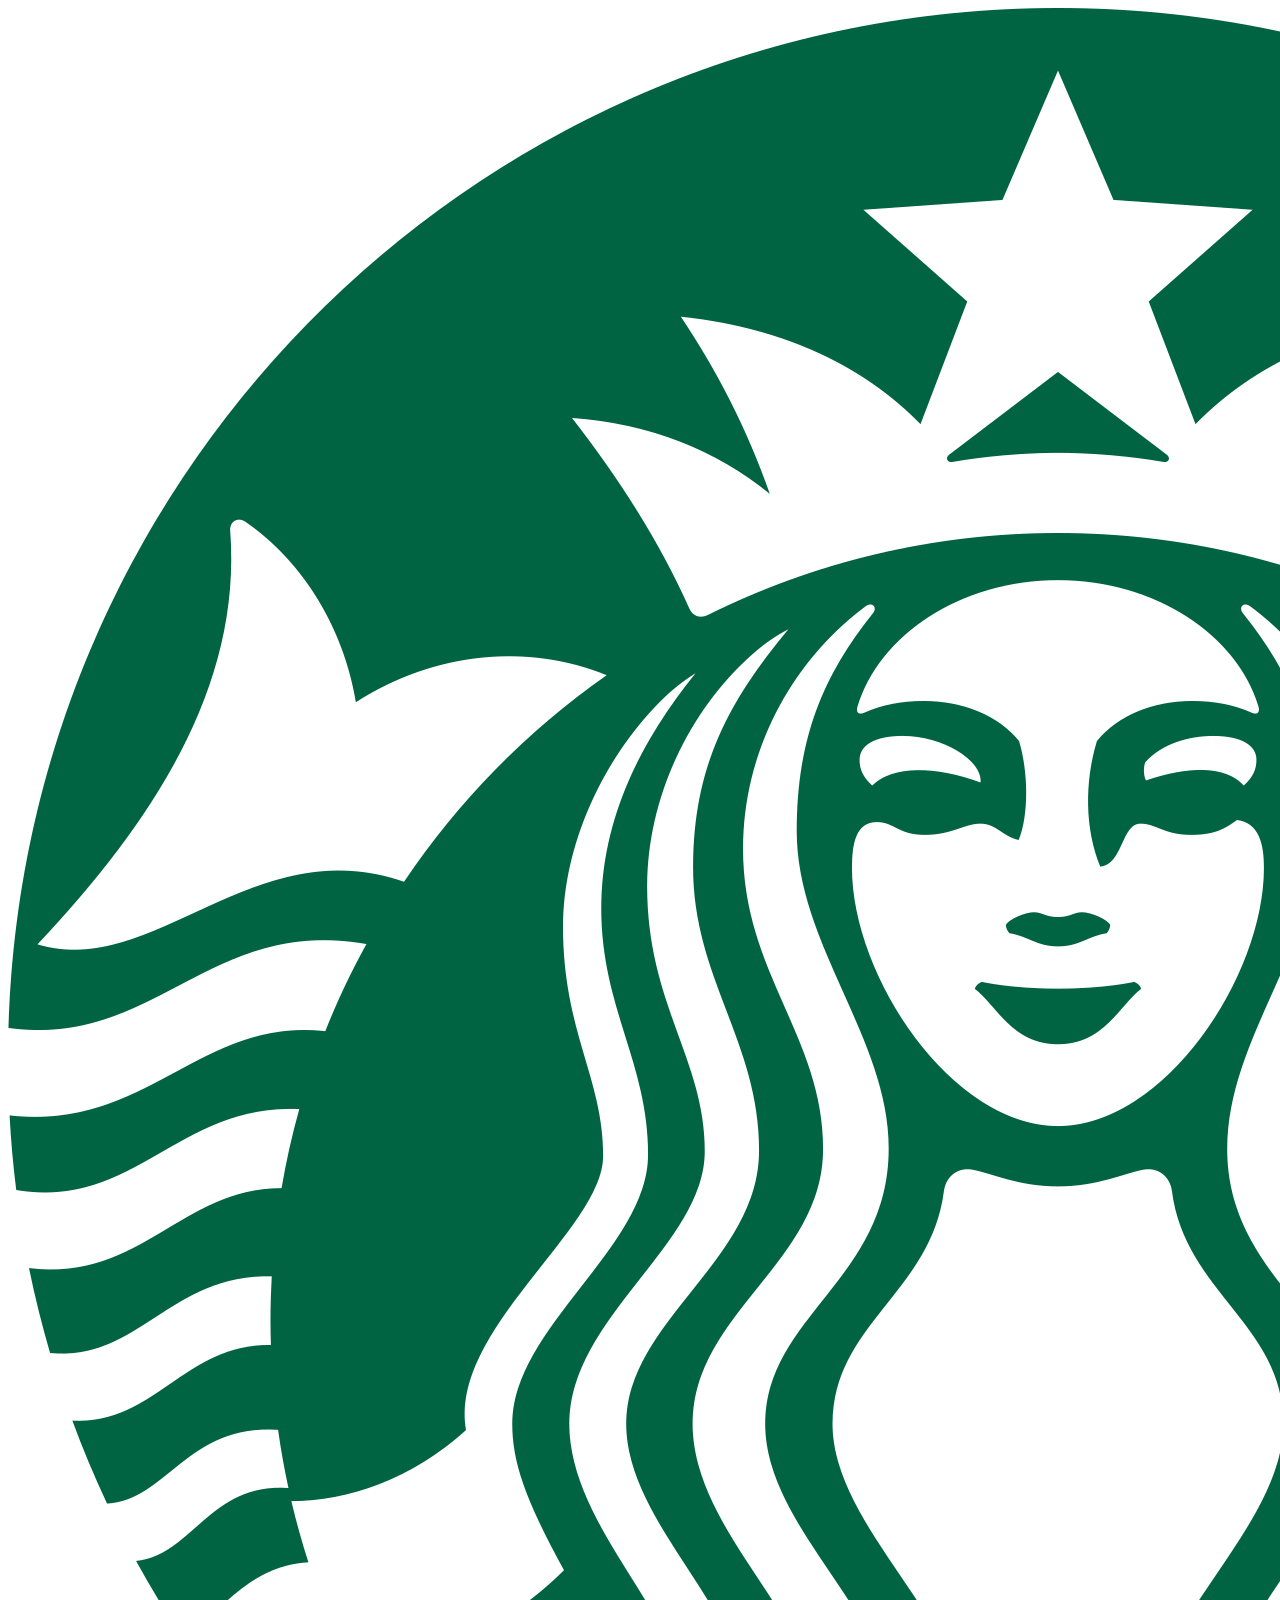
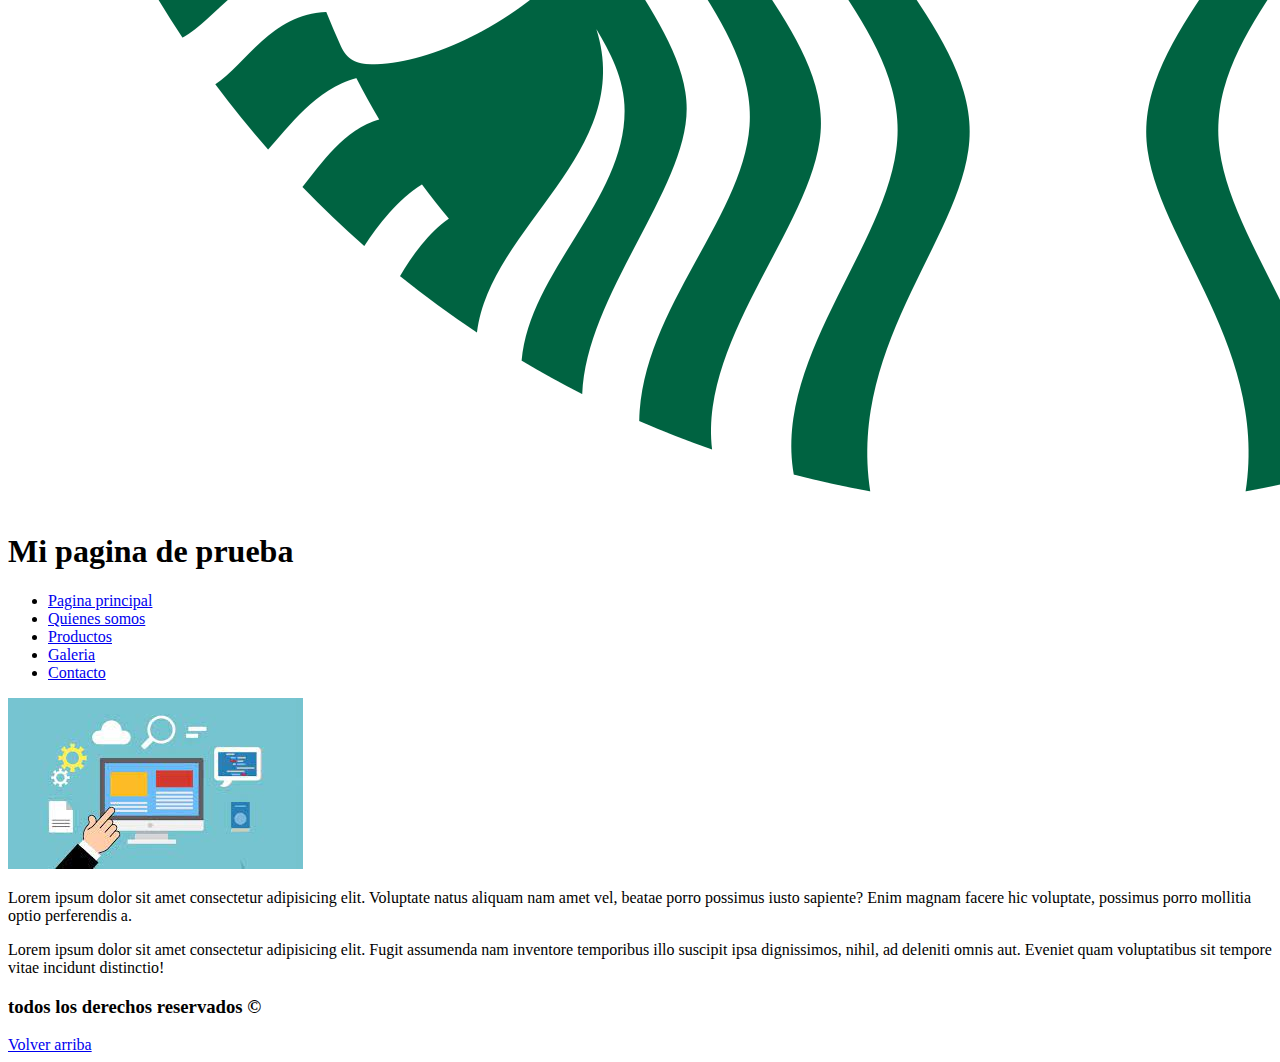
==== index.html @ c379bbe4 "subida de archivos" ====
<!DOCTYPE html>
<html lang="en">
<head>
    <meta charset="UTF-8">
    <meta http-equiv="X-UA-Compatible" content="IE=edge">
    <meta name="viewport" content="width=device-width, initial-scale=1.0">
    <!-- link bootstrap -->
    <link href="https://cdn.jsdelivr.net/npm/bootstrap@5.3.0-alpha3/dist/css/bootstrap.min.css" rel="stylesheet" integrity="sha384-KK94CHFLLe+nY2dmCWGMq91rCGa5gtU4mk92HdvYe+M/SXH301p5ILy+dN9+nJOZ" crossorigin="anonymous">

    <!-- link css -->
    <link rel="stylesheet" href="../Desafio 1/pages/estilos.css">
    <title> Desafio 1 </title>
    
</head>


<body>
    
    <header id="arriba">
        
        <img src="img/starbucks-logo-1.png" alt="Imagen de prueba">
        <h1 id="h1"> Mi pagina de prueba </h1>
    
        <nav>
            <ul>
                <li>
                    <a href="../Desafio 1/index.html"> Pagina principal </a>
                </li>
                <li> 
                    <a href="../Desafio 1/pages/Quienes Somos.html"> Quienes somos  </a>
                    
                </li>
                <li> 
                    <a href="../Desafio 1/pages/Productos.html"> Productos </a>
                     
                </li>
                <li> 
                    <a href="../Desafio 1/pages/Galeria de imagenes.html"> Galeria </a>
                     
                </li>
                <li> 
                    <a href="../Desafio 1/pages/Contacto.html"> Contacto </a>
                    
                </li>
            </ul>
        </nav>
    </header>
    
    <main>
        <div id="imagen1">
          <img id="imagen2" src="img/descarga.jpg" alt="Foto 2">
        </div>
        
        <div class="texto">
          <p>Lorem ipsum dolor sit amet consectetur adipisicing elit. Voluptate natus aliquam nam amet vel, beatae porro possimus iusto sapiente? Enim magnam facere hic voluptate, possimus porro mollitia optio perferendis a.</p>
        </div>
      </main>

      <div class="texto">
        <p>
            Lorem ipsum dolor sit amet consectetur adipisicing elit. Fugit assumenda nam inventore temporibus illo suscipit ipsa dignissimos, nihil, ad deleniti omnis aut. Eveniet quam voluptatibus sit tempore vitae incidunt distinctio!
        </p>
      </div>
      
    
    <footer>
        <h3> todos los derechos reservados &copy;</h3>
        <a href="#arriba"> Volver arriba </a>
    </footer>
</body>
</html>
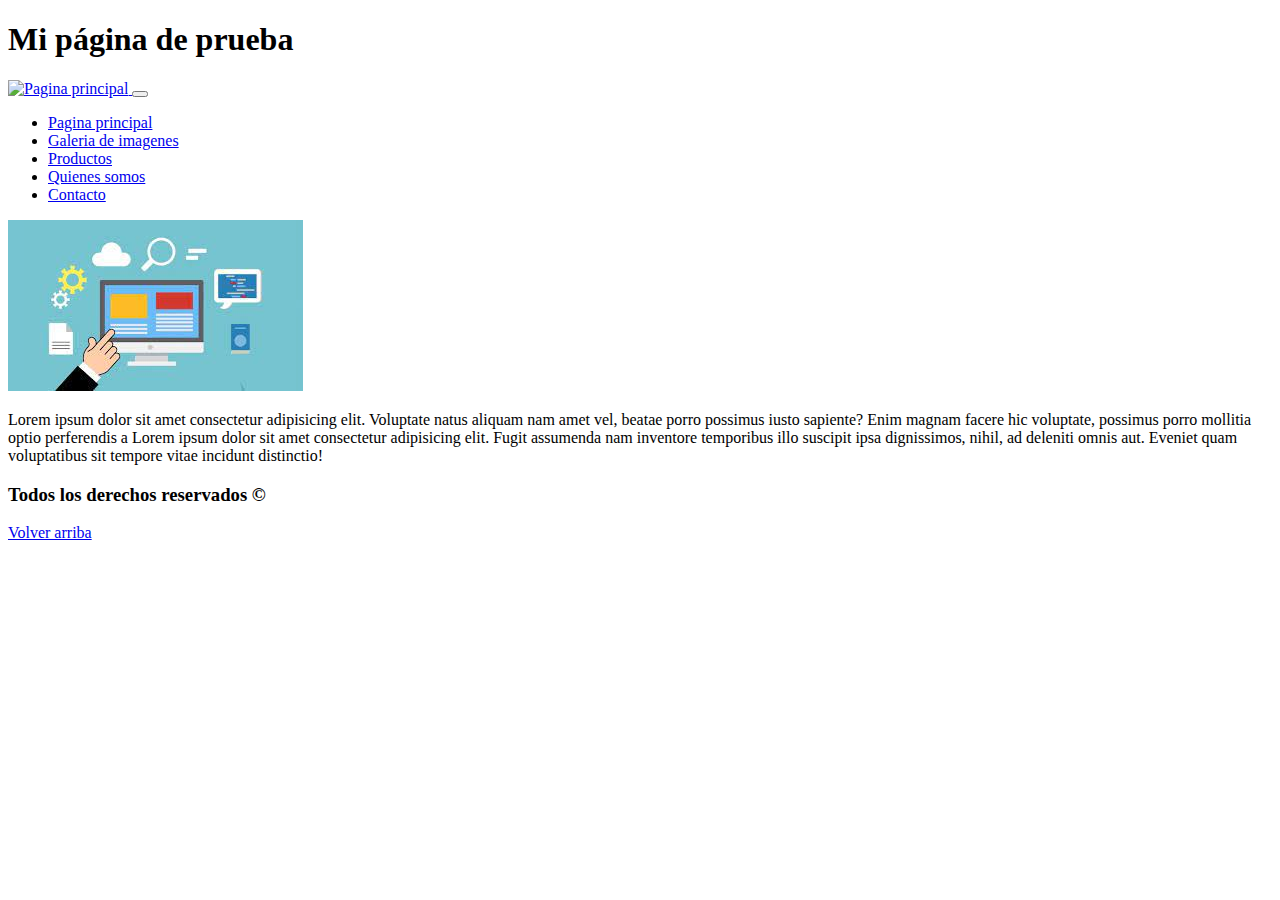
==== commit 5d052859: "lo que llevo hasta ahora" ====
--- a/index.html
+++ b/index.html
@@ -8,64 +8,66 @@
     <link href="https://cdn.jsdelivr.net/npm/bootstrap@5.3.0-alpha3/dist/css/bootstrap.min.css" rel="stylesheet" integrity="sha384-KK94CHFLLe+nY2dmCWGMq91rCGa5gtU4mk92HdvYe+M/SXH301p5ILy+dN9+nJOZ" crossorigin="anonymous">
 
     <!-- link css -->
-    <link rel="stylesheet" href="../Desafio 1/pages/estilos.css">
-    <title> Desafio 1 </title>
+    <link rel="stylesheet" href="../Desafio 2/css/estilos.css">
+    <title> Mi pagina de prueba </title>
     
 </head>
 
 
-<body>
+<body class="fondo">
     
-    <header id="arriba">
-        
-        <img src="img/starbucks-logo-1.png" alt="Imagen de prueba">
-        <h1 id="h1"> Mi pagina de prueba </h1>
-    
-        <nav>
-            <ul>
-                <li>
-                    <a href="../Desafio 1/index.html"> Pagina principal </a>
-                </li>
-                <li> 
-                    <a href="../Desafio 1/pages/Quienes Somos.html"> Quienes somos  </a>
-                    
-                </li>
-                <li> 
-                    <a href="../Desafio 1/pages/Productos.html"> Productos </a>
-                     
-                </li>
-                <li> 
-                    <a href="../Desafio 1/pages/Galeria de imagenes.html"> Galeria </a>
-                     
-                </li>
-                <li> 
-                    <a href="../Desafio 1/pages/Contacto.html"> Contacto </a>
-                    
-                </li>
-            </ul>
+    <header id="arriba" class="header">
+        <h1 id="h1">Mi página de prueba</h1>
+      
+        <nav class="navbar navbar-expand-lg navbar-light estilo-nav">
+            <div class="container-fluid">
+                <a class="navbar-brand" href="#">
+                    <img class="logo" src="../Desafio 2/img/starbucks-logo-1.png" alt="Pagina principal">
+                </a>
+              
+                <button class="navbar-toggler" type="button" data-bs-toggle="collapse" data-bs-target="#navbarSupportedContent" aria-controls="navbarSupportedContent" aria-expanded="false" aria-label="Toggle navigation">
+                    <span class="navbar-toggler-icon"></span>
+                </button>
+              
+                <div class="collapse navbar-collapse" id="navbarSupportedContent">
+                    <ul class="navbar-nav ml-auto">
+                        <li class="nav-item">
+                            <a class="nav-link" href="#">Pagina principal</a>
+                        </li>
+                        <li class="nav-item">
+                            <a class="nav-link" href="#">Galeria de imagenes</a>
+                        </li>
+                        <li class="nav-item">
+                            <a class="nav-link" href="#">Productos</a>
+                        </li>
+                        <li class="nav-item">
+                            <a class="nav-link" href="#">Quienes somos</a>
+                        </li>
+                        <li class="nav-item">
+                            <a class="nav-link" href="#">Contacto</a>
+                        </li>
+                    </ul>
+                </div>
+            </div>
         </nav>
     </header>
     
+    
     <main>
-        <div id="imagen1">
+        <div id="div-index">
           <img id="imagen2" src="img/descarga.jpg" alt="Foto 2">
         </div>
         
         <div class="texto">
-          <p>Lorem ipsum dolor sit amet consectetur adipisicing elit. Voluptate natus aliquam nam amet vel, beatae porro possimus iusto sapiente? Enim magnam facere hic voluptate, possimus porro mollitia optio perferendis a.</p>
+          <p>Lorem ipsum dolor sit amet consectetur adipisicing elit. Voluptate natus aliquam nam amet vel, beatae porro possimus iusto sapiente? Enim magnam facere hic voluptate, possimus porro mollitia optio perferendis a Lorem ipsum dolor sit amet consectetur adipisicing elit. Fugit assumenda nam inventore temporibus illo suscipit ipsa dignissimos, nihil, ad deleniti omnis aut. Eveniet quam voluptatibus sit tempore vitae incidunt distinctio!</p>
         </div>
       </main>
 
-      <div class="texto">
-        <p>
-            Lorem ipsum dolor sit amet consectetur adipisicing elit. Fugit assumenda nam inventore temporibus illo suscipit ipsa dignissimos, nihil, ad deleniti omnis aut. Eveniet quam voluptatibus sit tempore vitae incidunt distinctio!
-        </p>
-      </div>
-      
-    
     <footer>
-        <h3> todos los derechos reservados &copy;</h3>
+        <h3> Todos los derechos reservados &copy;</h3>
         <a href="#arriba"> Volver arriba </a>
     </footer>
+
+    <script src="https://cdn.jsdelivr.net/npm/bootstrap@5.3.0-alpha3/dist/js/bootstrap.bundle.min.js" integrity="sha384-ENjdO4Dr2bkBIFxQpeoTz1HIcje39Wm4jDKdf19U8gI4ddQ3GYNS7NTKfAdVQSZe" crossorigin="anonymous"></script>
 </body>
 </html>
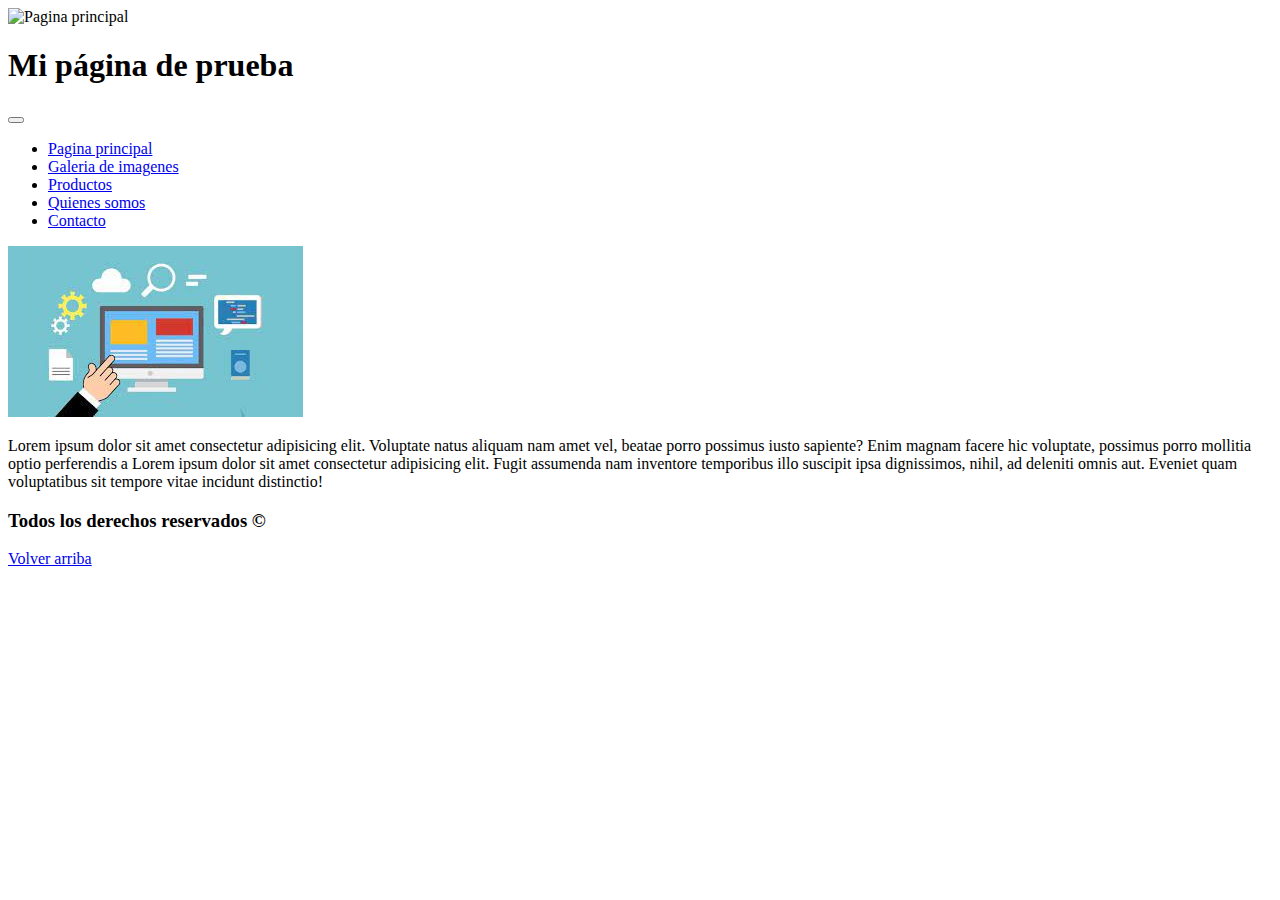
==== commit def77dc2: "header acomododado" ====
--- a/index.html
+++ b/index.html
@@ -16,35 +16,32 @@
 
 <body class="fondo">
     
-    <header id="arriba" class="header">
+    <header id="arriba">
+        <img class="logo" src="../Desafio 2/img/starbucks-logo-1.png" alt="Pagina principal">
+
         <h1 id="h1">Mi página de prueba</h1>
-      
+          
         <nav class="navbar navbar-expand-lg navbar-light estilo-nav">
             <div class="container-fluid">
-                <a class="navbar-brand" href="#">
-                    <img class="logo" src="../Desafio 2/img/starbucks-logo-1.png" alt="Pagina principal">
-                </a>
-              
                 <button class="navbar-toggler" type="button" data-bs-toggle="collapse" data-bs-target="#navbarSupportedContent" aria-controls="navbarSupportedContent" aria-expanded="false" aria-label="Toggle navigation">
                     <span class="navbar-toggler-icon"></span>
                 </button>
-              
-                <div class="collapse navbar-collapse" id="navbarSupportedContent">
+                <div class="collapse navbar-collapse elementos-nav" id="navbarSupportedContent">
                     <ul class="navbar-nav ml-auto">
                         <li class="nav-item">
-                            <a class="nav-link" href="#">Pagina principal</a>
+                            <a class="nav-link" href="../Desafio 2/index.html">Pagina principal</a>
                         </li>
                         <li class="nav-item">
-                            <a class="nav-link" href="#">Galeria de imagenes</a>
+                            <a class="nav-link" href="../Desafio 2/pages/Galeria de imagenes.html">Galeria de imagenes</a>
                         </li>
                         <li class="nav-item">
-                            <a class="nav-link" href="#">Productos</a>
+                            <a class="nav-link" href="../Desafio 2/pages/Productos.html">Productos</a>
                         </li>
                         <li class="nav-item">
-                            <a class="nav-link" href="#">Quienes somos</a>
+                            <a class="nav-link" href="../Desafio 2/pages/Quienes Somos.html">Quienes somos</a>
                         </li>
                         <li class="nav-item">
-                            <a class="nav-link" href="#">Contacto</a>
+                            <a class="nav-link" href="../Desafio 2/pages/Contacto.html">Contacto</a>
                         </li>
                     </ul>
                 </div>
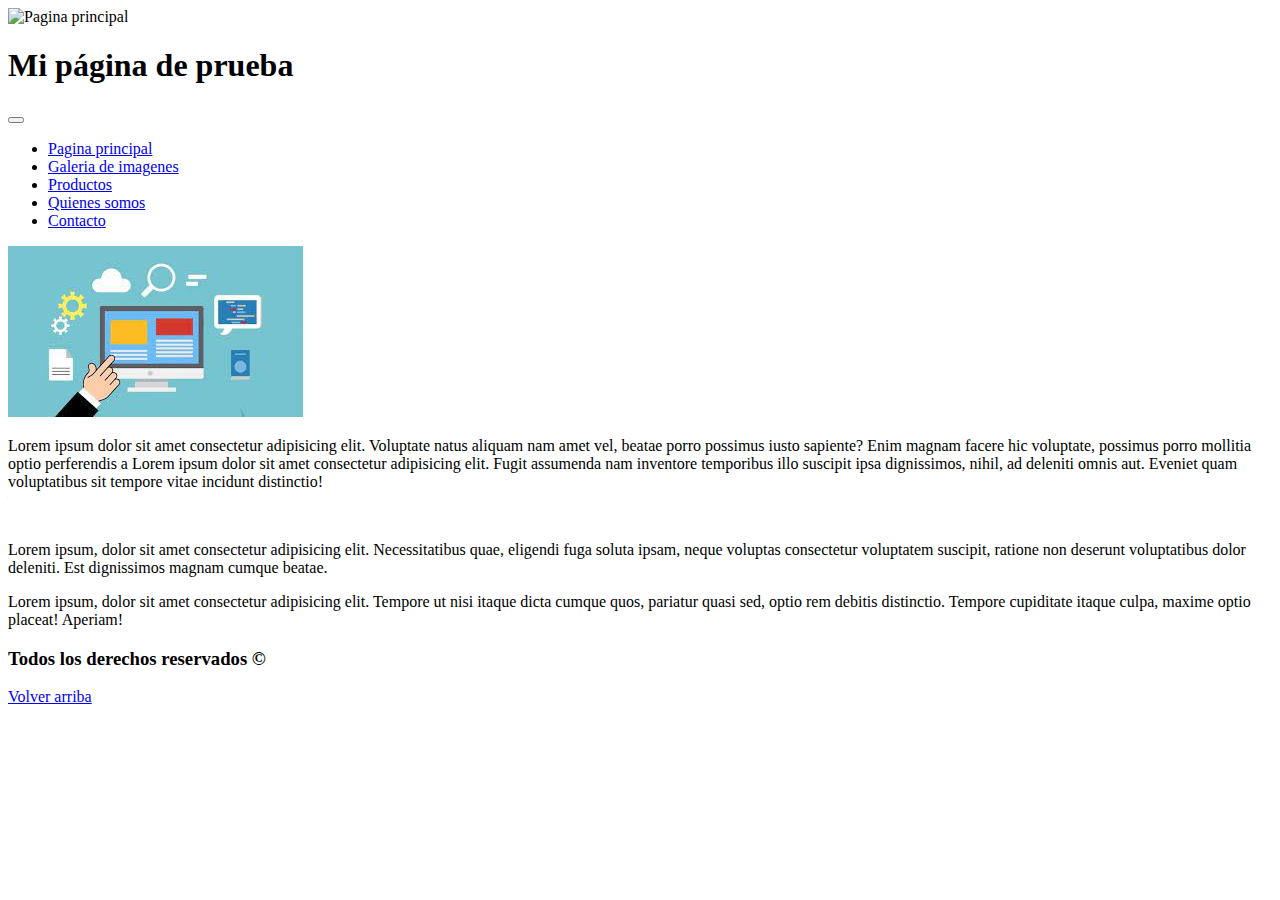
==== commit 076ef6a5: "agregando detalles al index" ====
--- a/index.html
+++ b/index.html
@@ -48,17 +48,30 @@
             </div>
         </nav>
     </header>
-    
-    
+
     <main>
-        <div id="div-index">
-          <img id="imagen2" src="img/descarga.jpg" alt="Foto 2">
-        </div>
-        
-        <div class="texto">
-          <p>Lorem ipsum dolor sit amet consectetur adipisicing elit. Voluptate natus aliquam nam amet vel, beatae porro possimus iusto sapiente? Enim magnam facere hic voluptate, possimus porro mollitia optio perferendis a Lorem ipsum dolor sit amet consectetur adipisicing elit. Fugit assumenda nam inventore temporibus illo suscipit ipsa dignissimos, nihil, ad deleniti omnis aut. Eveniet quam voluptatibus sit tempore vitae incidunt distinctio!</p>
+        <div class="container">
+          <div class="image-container">
+            <img class="imagen" src="img/descarga.jpg" alt="Foto 2">
+          </div>
+          <div class="text-container">
+            <p class="texto">Lorem ipsum dolor sit amet consectetur adipisicing elit. Voluptate natus aliquam nam amet vel, beatae porro possimus iusto sapiente? Enim magnam facere hic voluptate, possimus porro mollitia optio perferendis a Lorem ipsum dolor sit amet consectetur adipisicing elit. Fugit assumenda nam inventore temporibus illo suscipit ipsa dignissimos, nihil, ad deleniti omnis aut. Eveniet quam voluptatibus sit tempore vitae incidunt distinctio!</p>
+          </div>
         </div>
       </main>
+
+      <section class="gente">
+        <div>
+            <img src="" alt="">
+            <img src="" alt="">
+            <img src="" alt="">
+            <img src="" alt="">
+        </div>
+        <div>
+            <p>Lorem ipsum, dolor sit amet consectetur adipisicing elit. Necessitatibus quae, eligendi fuga soluta ipsam, neque voluptas consectetur voluptatem suscipit, ratione non deserunt voluptatibus dolor deleniti. Est dignissimos magnam cumque beatae.</p>
+            <p>Lorem ipsum, dolor sit amet consectetur adipisicing elit. Tempore ut nisi itaque dicta cumque quos, pariatur quasi sed, optio rem debitis distinctio. Tempore cupiditate itaque culpa, maxime optio placeat! Aperiam!</p>
+        </div>
+      </section>
 
     <footer>
         <h3> Todos los derechos reservados &copy;</h3>
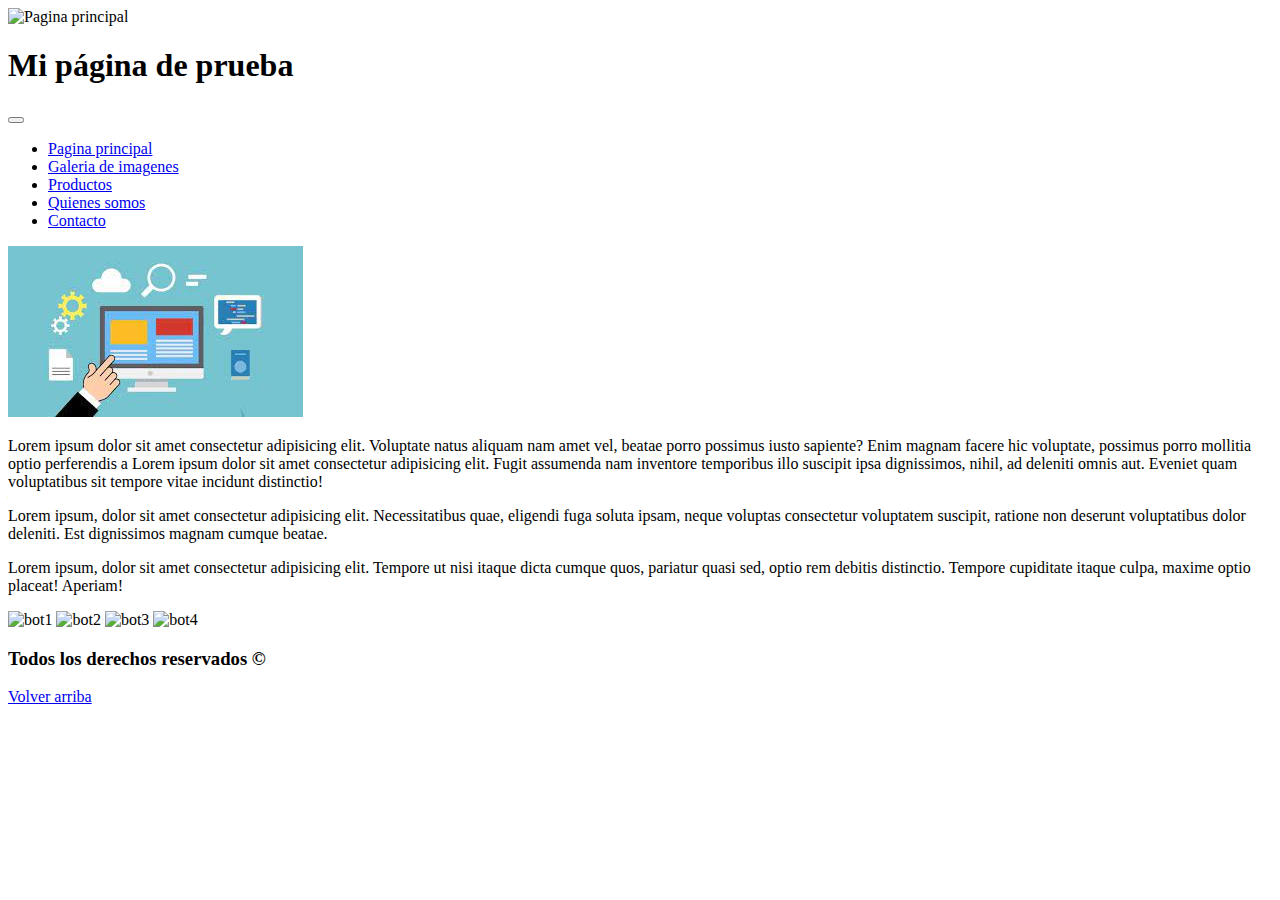
==== commit f68f3a09: "cosas en el index y version sin grid" ====
--- a/index.html
+++ b/index.html
@@ -8,7 +8,7 @@
     <link href="https://cdn.jsdelivr.net/npm/bootstrap@5.3.0-alpha3/dist/css/bootstrap.min.css" rel="stylesheet" integrity="sha384-KK94CHFLLe+nY2dmCWGMq91rCGa5gtU4mk92HdvYe+M/SXH301p5ILy+dN9+nJOZ" crossorigin="anonymous">
 
     <!-- link css -->
-    <link rel="stylesheet" href="../Desafio 2/css/estilos.css">
+    <link rel="stylesheet" href="../Desafio-2/css/estilos.css">
     <title> Mi pagina de prueba </title>
     
 </head>
@@ -17,7 +17,7 @@
 <body class="fondo">
     
     <header id="arriba">
-        <img class="logo" src="../Desafio 2/img/starbucks-logo-1.png" alt="Pagina principal">
+        <img class="logo" src="../Desafio-2/img/starbucks-logo-1.png" alt="Pagina principal">
 
         <h1 id="h1">Mi página de prueba</h1>
           
@@ -29,19 +29,19 @@
                 <div class="collapse navbar-collapse elementos-nav" id="navbarSupportedContent">
                     <ul class="navbar-nav ml-auto">
                         <li class="nav-item">
-                            <a class="nav-link" href="../Desafio 2/index.html">Pagina principal</a>
+                            <a class="nav-link" href="../Desafio-2/index.html">Pagina principal</a>
                         </li>
                         <li class="nav-item">
-                            <a class="nav-link" href="../Desafio 2/pages/Galeria de imagenes.html">Galeria de imagenes</a>
+                            <a class="nav-link" href="../Desafio-2/pages/Galeria de imagenes.html">Galeria de imagenes</a>
                         </li>
                         <li class="nav-item">
-                            <a class="nav-link" href="../Desafio 2/pages/Productos.html">Productos</a>
+                            <a class="nav-link" href="../Desafio-2/pages/Productos.html">Productos</a>
                         </li>
                         <li class="nav-item">
-                            <a class="nav-link" href="../Desafio 2/pages/Quienes Somos.html">Quienes somos</a>
+                            <a class="nav-link" href="../Desafio-2/pages/Quienes Somos.html">Quienes somos</a>
                         </li>
                         <li class="nav-item">
-                            <a class="nav-link" href="../Desafio 2/pages/Contacto.html">Contacto</a>
+                            <a class="nav-link" href="../Desafio-2/pages/Contacto.html">Contacto</a>
                         </li>
                     </ul>
                 </div>
@@ -60,16 +60,20 @@
         </div>
       </main>
 
-      <section class="gente">
-        <div>
-            <img src="" alt="">
-            <img src="" alt="">
-            <img src="" alt="">
-            <img src="" alt="">
-        </div>
-        <div>
-            <p>Lorem ipsum, dolor sit amet consectetur adipisicing elit. Necessitatibus quae, eligendi fuga soluta ipsam, neque voluptas consectetur voluptatem suscipit, ratione non deserunt voluptatibus dolor deleniti. Est dignissimos magnam cumque beatae.</p>
-            <p>Lorem ipsum, dolor sit amet consectetur adipisicing elit. Tempore ut nisi itaque dicta cumque quos, pariatur quasi sed, optio rem debitis distinctio. Tempore cupiditate itaque culpa, maxime optio placeat! Aperiam!</p>
+      <section>
+        <div class="gente">
+            <div class="texto-gente">
+                <p>Lorem ipsum, dolor sit amet consectetur adipisicing elit. Necessitatibus quae, eligendi fuga soluta ipsam, neque voluptas consectetur voluptatem suscipit, ratione non deserunt voluptatibus dolor deleniti. Est dignissimos magnam cumque beatae.</p>
+                <p>Lorem ipsum, dolor sit amet consectetur adipisicing elit. Tempore ut nisi itaque dicta cumque quos, pariatur quasi sed, optio rem debitis distinctio. Tempore cupiditate itaque culpa, maxime optio placeat! Aperiam!</p>
+            </div>
+
+            <div>
+                <img class="fotos-gente" src="../Desafio-2/img/bot1.webp" alt="bot1" >
+                <img class="fotos-gente" src="../Desafio-2/img/bot2.jpeg" alt="bot2" >
+                <img class="fotos-gente" src="../Desafio-2/img/bot3.jpg" alt="bot3" >
+                <img class="fotos-gente" src="../Desafio-2/img/bot4.jpg" alt="bot4" >
+            </div>
+            
         </div>
       </section>
 
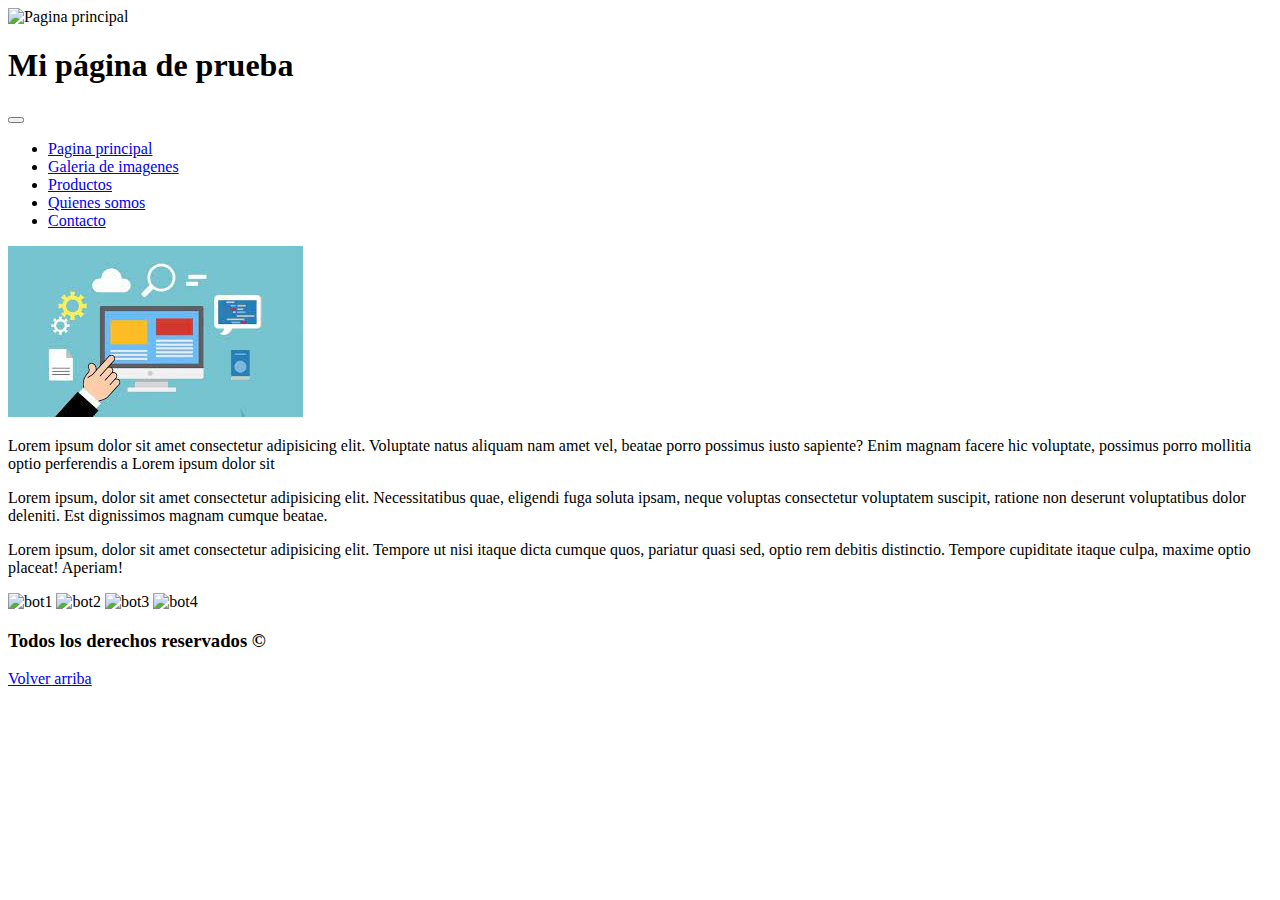
==== commit 29fd40c5: "vista completa solo escritorio, sin media queries" ====
--- a/index.html
+++ b/index.html
@@ -51,23 +51,23 @@
 
     <main>
         <div class="container">
-          <div class="image-container">
+          <div class="imagen-container">
             <img class="imagen" src="img/descarga.jpg" alt="Foto 2">
           </div>
           <div class="text-container">
-            <p class="texto">Lorem ipsum dolor sit amet consectetur adipisicing elit. Voluptate natus aliquam nam amet vel, beatae porro possimus iusto sapiente? Enim magnam facere hic voluptate, possimus porro mollitia optio perferendis a Lorem ipsum dolor sit amet consectetur adipisicing elit. Fugit assumenda nam inventore temporibus illo suscipit ipsa dignissimos, nihil, ad deleniti omnis aut. Eveniet quam voluptatibus sit tempore vitae incidunt distinctio!</p>
+            <p class="texto">Lorem ipsum dolor sit amet consectetur adipisicing elit. Voluptate natus aliquam nam amet vel, beatae porro possimus iusto sapiente? Enim magnam facere hic voluptate, possimus porro mollitia optio perferendis a Lorem ipsum dolor sit </p>
           </div>
         </div>
       </main>
 
       <section>
         <div class="gente">
-            <div class="texto-gente">
-                <p>Lorem ipsum, dolor sit amet consectetur adipisicing elit. Necessitatibus quae, eligendi fuga soluta ipsam, neque voluptas consectetur voluptatem suscipit, ratione non deserunt voluptatibus dolor deleniti. Est dignissimos magnam cumque beatae.</p>
-                <p>Lorem ipsum, dolor sit amet consectetur adipisicing elit. Tempore ut nisi itaque dicta cumque quos, pariatur quasi sed, optio rem debitis distinctio. Tempore cupiditate itaque culpa, maxime optio placeat! Aperiam!</p>
+            <div class="contenedor-texto-gente">
+                <p class="texto-gente">Lorem ipsum, dolor sit amet consectetur adipisicing elit. Necessitatibus quae, eligendi fuga soluta ipsam, neque voluptas consectetur voluptatem suscipit, ratione non deserunt voluptatibus dolor deleniti. Est dignissimos magnam cumque beatae.</p>
+                <p class="texto-gente">Lorem ipsum, dolor sit amet consectetur adipisicing elit. Tempore ut nisi itaque dicta cumque quos, pariatur quasi sed, optio rem debitis distinctio. Tempore cupiditate itaque culpa, maxime optio placeat! Aperiam!</p>
             </div>
 
-            <div>
+            <div class="contenedor-gente">
                 <img class="fotos-gente" src="../Desafio-2/img/bot1.webp" alt="bot1" >
                 <img class="fotos-gente" src="../Desafio-2/img/bot2.jpeg" alt="bot2" >
                 <img class="fotos-gente" src="../Desafio-2/img/bot3.jpg" alt="bot3" >
